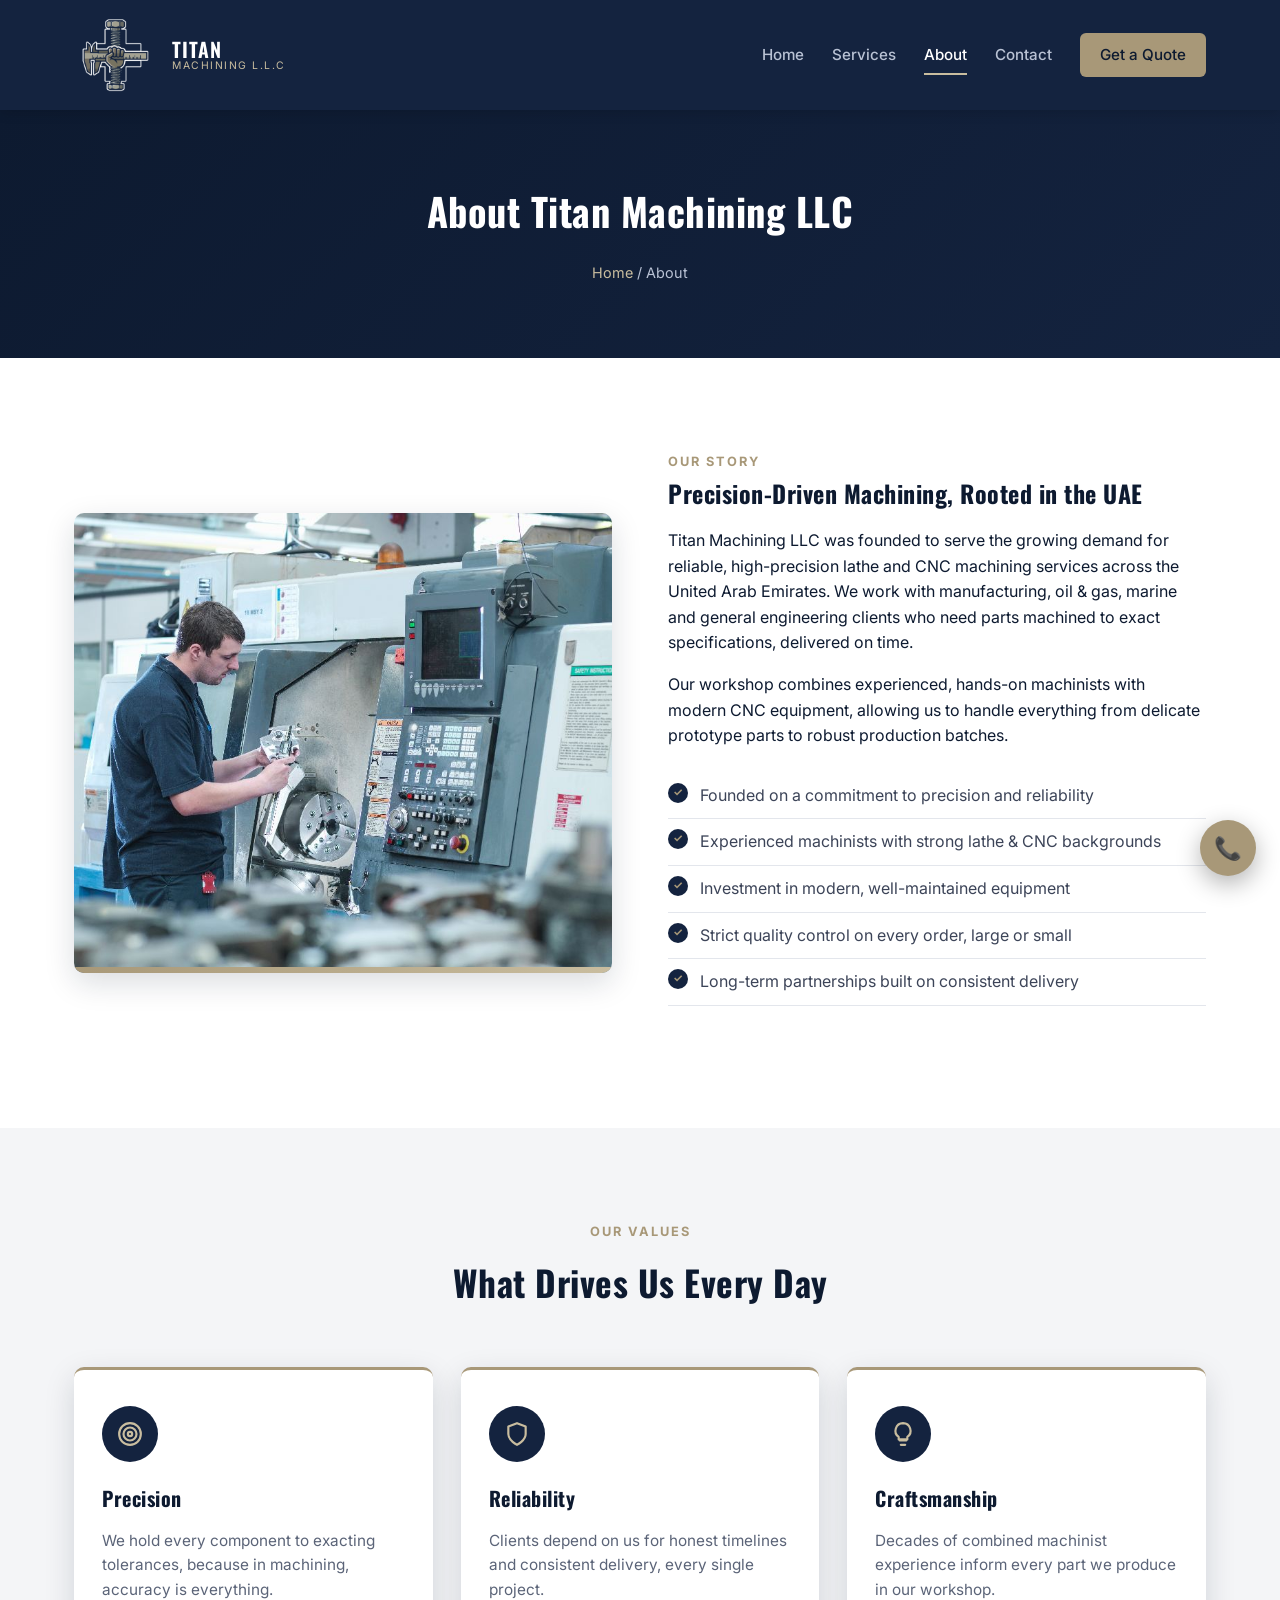
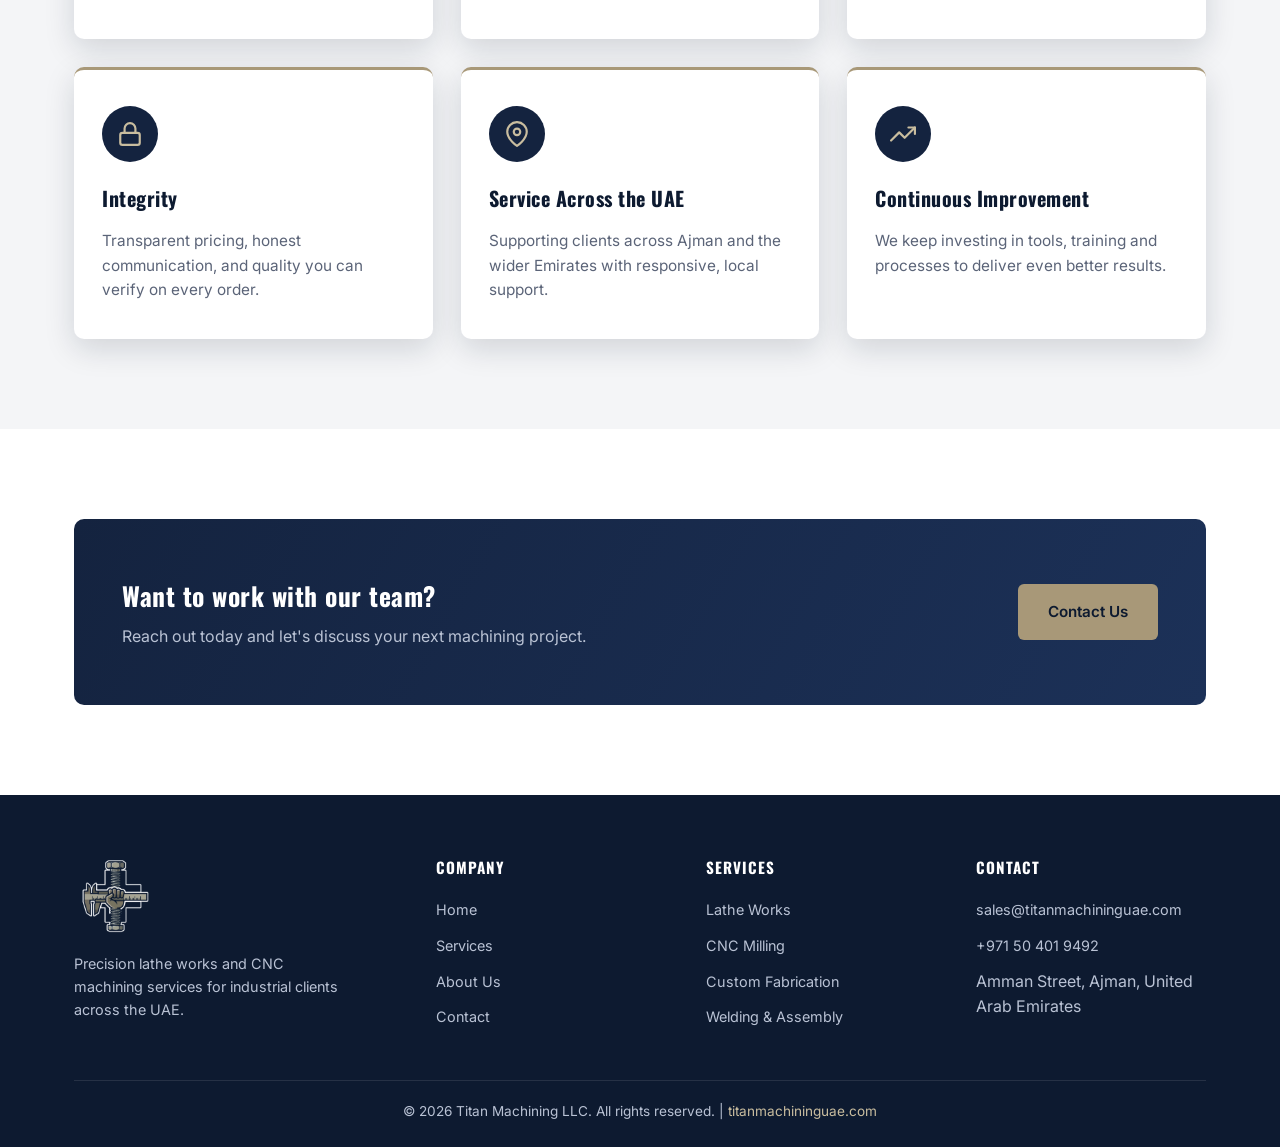
==== about/index.html @ d65b02f5 "Optimize images, fix LCP/CLS issues, expand content, implement clean URLs with redirects" ====
<!DOCTYPE html>
<html lang="en">
<head>
<meta charset="UTF-8">
<meta name="viewport" content="width=device-width, initial-scale=1.0">
<title>About Us | Titan Machining LLC | Precision Machining UAE</title>
<meta name="description" content="Learn about Titan Machining LLC, a UAE-based precision lathe and CNC machining company committed to quality, reliability and engineering excellence.">
<meta name="keywords" content="about Titan Machining, machining company UAE, lathe workshop Ajman">
<meta name="robots" content="index, follow">
<link rel="canonical" href="https://titanmachininguae.com/about/">

<meta property="og:type" content="website">
<meta property="og:title" content="About Titan Machining LLC">
<meta property="og:description" content="A UAE-based precision lathe and CNC machining company committed to quality and reliability.">
<meta property="og:url" content="https://titanmachininguae.com/about/">
<meta property="og:image" content="https://titanmachininguae.com/images/logo.jpg">

<link rel="icon" href="../images/logo-icon-transparent.png" type="image/png">
<link rel="preconnect" href="https://fonts.googleapis.com">
<link rel="preconnect" href="https://fonts.gstatic.com" crossorigin>
<link href="https://fonts.googleapis.com/css2?family=Oswald:wght@500;600;700&family=Inter:wght@400;500;600;700&display=swap" rel="stylesheet">
<link rel="stylesheet" href="../css/style.css">
</head>
<body>

<header class="site-header">
  <div class="navbar">
    <a href="../" class="brand">
      <img src="../images/logo-icon-transparent.png" alt="Titan Machining LLC logo" width="250" height="237">
      <span class="brand-text">
        <span class="name">TITAN</span>
        <span class="tagline">Machining L.L.C</span>
      </span>
    </a>
    <nav class="nav-links" id="navLinks">
      <a href="../">Home</a>
      <a href="../services/">Services</a>
      <a href="../about/" class="active">About</a>
      <a href="../contact/">Contact</a>
      <a href="../contact/" class="nav-cta">Get a Quote</a>
    </nav>
    <button class="nav-toggle" id="navToggle" aria-label="Toggle menu">&#9776;</button>
  </div>
</header>

<section class="page-hero">
  <div class="container">
    <h1>About Titan Machining LLC</h1>
    <p class="crumb"><a href="../">Home</a> / About</p>
  </div>
</section>

<section class="section-white">
  <div class="container about-grid">
    <div class="about-image">
      <img src="../images/about-worker.jpg" alt="Titan Machining LLC machinist inspecting precision parts on a CNC lathe" width="1200" height="669" loading="lazy">
    </div>
    <div>
      <span class="eyebrow">Our Story</span>
      <h2>Precision-Driven Machining, Rooted in the UAE</h2>
      <p>Titan Machining LLC was founded to serve the growing demand for reliable, high-precision lathe and CNC machining services across the United Arab Emirates. We work with manufacturing, oil &amp; gas, marine and general engineering clients who need parts machined to exact specifications, delivered on time.</p>
      <p>Our workshop combines experienced, hands-on machinists with modern CNC equipment, allowing us to handle everything from delicate prototype parts to robust production batches.</p>
      <ul class="about-list">
        <li>Founded on a commitment to precision and reliability</li>
        <li>Experienced machinists with strong lathe &amp; CNC backgrounds</li>
        <li>Investment in modern, well-maintained equipment</li>
        <li>Strict quality control on every order, large or small</li>
        <li>Long-term partnerships built on consistent delivery</li>
      </ul>
    </div>
  </div>
</section>

<section class="section-light">
  <div class="container">
    <div class="section-head">
      <span class="eyebrow">Our Values</span>
      <h2>What Drives Us Every Day</h2>
    </div>
    <div class="services-grid">
      <div class="service-card">
        <div class="icon"><svg viewBox="0 0 24 24" fill="none" stroke="currentColor" stroke-width="2" stroke-linecap="round" stroke-linejoin="round" class="icon-svg"><circle cx="12" cy="12" r="10"></circle><circle cx="12" cy="12" r="6"></circle><circle cx="12" cy="12" r="2"></circle></svg></div>
        <h3>Precision</h3>
        <p>We hold every component to exacting tolerances, because in machining, accuracy is everything.</p>
      </div>
      <div class="service-card">
        <div class="icon"><svg viewBox="0 0 24 24" fill="none" stroke="currentColor" stroke-width="2" stroke-linecap="round" stroke-linejoin="round" class="icon-svg"><path d="M12 22s8-4 8-10V5l-8-3-8 3v7c0 6 8 10 8 10z"></path></svg></div>
        <h3>Reliability</h3>
        <p>Clients depend on us for honest timelines and consistent delivery, every single project.</p>
      </div>
      <div class="service-card">
        <div class="icon"><svg viewBox="0 0 24 24" fill="none" stroke="currentColor" stroke-width="2" stroke-linecap="round" stroke-linejoin="round" class="icon-svg"><path d="M9 18h6"></path><path d="M10 22h4"></path><path d="M12 2a7 7 0 0 0-4 12.7V17h8v-2.3A7 7 0 0 0 12 2z" stroke-linejoin="round"></path></svg></div>
        <h3>Craftsmanship</h3>
        <p>Decades of combined machinist experience inform every part we produce in our workshop.</p>
      </div>
      <div class="service-card">
        <div class="icon"><svg viewBox="0 0 24 24" fill="none" stroke="currentColor" stroke-width="2" stroke-linecap="round" stroke-linejoin="round" class="icon-svg"><rect x="3" y="11" width="18" height="11" rx="2" ry="2"></rect><path d="M7 11V7a5 5 0 0 1 10 0v4"></path></svg></div>
        <h3>Integrity</h3>
        <p>Transparent pricing, honest communication, and quality you can verify on every order.</p>
      </div>
      <div class="service-card">
        <div class="icon"><svg viewBox="0 0 24 24" fill="none" stroke="currentColor" stroke-width="2" stroke-linecap="round" stroke-linejoin="round" class="icon-svg"><path d="M21 10c0 7-9 13-9 13s-9-6-9-13a9 9 0 1 1 18 0z"></path><circle cx="12" cy="10" r="3"></circle></svg></div>
        <h3>Service Across the UAE</h3>
        <p>Supporting clients across Ajman and the wider Emirates with responsive, local support.</p>
      </div>
      <div class="service-card">
        <div class="icon"><svg viewBox="0 0 24 24" fill="none" stroke="currentColor" stroke-width="2" stroke-linecap="round" stroke-linejoin="round" class="icon-svg"><polyline points="23 6 13.5 15.5 8.5 10.5 1 18"></polyline><polyline points="17 6 23 6 23 12"></polyline></svg></div>
        <h3>Continuous Improvement</h3>
        <p>We keep investing in tools, training and processes to deliver even better results.</p>
      </div>
    </div>
  </div>
</section>

<section class="section-white">
  <div class="container">
    <div class="cta-banner">
      <div>
        <h3>Want to work with our team?</h3>
        <p>Reach out today and let's discuss your next machining project.</p>
      </div>
      <a href="../contact/" class="btn btn-primary">Contact Us</a>
    </div>
  </div>
</section>

<footer class="site-footer">
  <div class="container">
    <div class="footer-grid">
      <div class="footer-brand">
        <img src="../images/logo-icon-transparent.png" alt="Titan Machining LLC logo" width="250" height="237">
        <p>Precision lathe works and CNC machining services for industrial clients across the UAE.</p>
      </div>
      <div class="footer-col">
        <h4>Company</h4>
        <ul>
          <li><a href="../">Home</a></li>
          <li><a href="../services/">Services</a></li>
          <li><a href="../about/">About Us</a></li>
          <li><a href="../contact/">Contact</a></li>
        </ul>
      </div>
      <div class="footer-col">
        <h4>Services</h4>
        <ul>
          <li><a href="../services/">Lathe Works</a></li>
          <li><a href="../services/">CNC Milling</a></li>
          <li><a href="../services/">Custom Fabrication</a></li>
          <li><a href="../services/">Welding &amp; Assembly</a></li>
        </ul>
      </div>
      <div class="footer-col">
        <h4>Contact</h4>
        <ul>
          <li><a href="#" class="email-link" data-user="sales" data-domain="titanmachininguae.com">Email Us</a></li>
          <li><a href="tel:+971504019492">+971 50 401 9492</a></li>
          <li><address>Amman Street, Ajman, United Arab Emirates</address></li>
        </ul>
      </div>
    </div>
    <div class="footer-bottom">
      &copy; <span id="year"></span> Titan Machining LLC. All rights reserved. | <a href="https://titanmachininguae.com">titanmachininguae.com</a>
    </div>
  </div>
</footer>

<a href="tel:+971504019492" class="float-cta" aria-label="Call Titan Machining">&#128222;</a>

<script src="../js/main.js"></script>
</body>
</html>
---- css/style.css ----
/* ===== Titan Machining LLC — Stylesheet ===== */

:root {
  --navy: #14233f;
  --navy-dark: #0d1a30;
  --navy-light: #1c3158;
  --bronze: #a89878;
  --bronze-light: #c9bd9f;
  --white: #ffffff;
  --off-white: #f4f5f7;
  --text-muted: #b9c2d4;
  --max-width: 1180px;
  --radius: 10px;
  --shadow: 0 10px 30px rgba(13, 26, 48, 0.15);
  --transition: 0.25s ease;
}

* { box-sizing: border-box; }
html { scroll-behavior: smooth; }

body {
  margin: 0;
  font-family: 'Inter', -apple-system, BlinkMacSystemFont, 'Segoe UI', Roboto, Helvetica, Arial, sans-serif;
  color: var(--navy-dark);
  background: var(--off-white);
  line-height: 1.6;
}

h1, h2, h3, h4 {
  font-family: 'Oswald', 'Inter', sans-serif;
  letter-spacing: 0.5px;
  margin: 0 0 0.5em;
  color: var(--navy-dark);
}

a { color: inherit; text-decoration: none; }
img { max-width: 100%; display: block; }

.container {
  width: 100%;
  max-width: var(--max-width);
  margin: 0 auto;
  padding: 0 24px;
}

/* ===== Header ===== */
.site-header {
  position: sticky;
  top: 0;
  z-index: 1000;
  background: var(--navy);
  box-shadow: 0 2px 12px rgba(0,0,0,0.15);
}

.navbar {
  display: flex;
  align-items: center;
  justify-content: space-between;
  padding: 14px 24px;
  max-width: var(--max-width);
  margin: 0 auto;
}

.brand {
  display: flex;
  align-items: center;
  gap: 12px;
}

.brand img {
  height: 82px;
  width: auto;
}

.brand-text {
  display: flex;
  flex-direction: column;
  line-height: 1.1;
}

.brand-text .name {
  color: var(--white);
  font-family: 'Oswald', sans-serif;
  font-size: 1.25rem;
  font-weight: 600;
  letter-spacing: 1px;
}

.brand-text .tagline {
  color: var(--bronze-light);
  font-size: 0.65rem;
  letter-spacing: 1.5px;
  text-transform: uppercase;
}

.nav-links {
  display: flex;
  align-items: center;
  gap: 28px;
}

.nav-links a {
  color: var(--text-muted);
  font-weight: 500;
  font-size: 0.95rem;
  transition: color var(--transition);
  position: relative;
}

.nav-links a:hover,
.nav-links a.active {
  color: var(--white);
}

.nav-links a.active::after {
  content: "";
  position: absolute;
  left: 0; bottom: -8px;
  width: 100%; height: 2px;
  background: var(--bronze-light);
}

.nav-cta {
  background: var(--bronze);
  color: var(--navy-dark) !important;
  padding: 10px 20px;
  border-radius: 6px;
  font-weight: 600;
  transition: background var(--transition), transform var(--transition);
}

.nav-cta:hover {
  background: var(--bronze-light);
  transform: translateY(-1px);
}

.nav-toggle {
  display: none;
  background: none;
  border: none;
  color: var(--white);
  font-size: 1.6rem;
  cursor: pointer;
}

/* ===== Hero ===== */
.hero {
  background: linear-gradient(135deg, var(--navy-dark) 0%, var(--navy) 60%, var(--navy-light) 100%);
  color: var(--white);
  padding: 110px 0 90px;
  position: relative;
  overflow: hidden;
}

.hero::after {
  content: "";
  position: absolute;
  right: -120px; top: -120px;
  width: 420px; height: 420px;
  border: 2px solid rgba(201, 189, 159, 0.12);
  border-radius: 50%;
}

.hero-inner {
  display: grid;
  grid-template-columns: 1.1fr 0.9fr;
  gap: 48px;
  align-items: center;
  position: relative;
  z-index: 2;
}

.hero-eyebrow {
  display: inline-block;
  color: var(--bronze-light);
  text-transform: uppercase;
  font-size: 0.8rem;
  letter-spacing: 2px;
  font-weight: 600;
  margin-bottom: 16px;
}

.hero h1 {
  color: var(--white);
  font-size: 3rem;
  line-height: 1.15;
  margin-bottom: 20px;
}

.hero h1 span { color: var(--bronze-light); }

.hero p.lead {
  color: var(--text-muted);
  font-size: 1.1rem;
  max-width: 540px;
  margin-bottom: 32px;
}

.btn-group { display: flex; gap: 16px; flex-wrap: wrap; }

.btn {
  display: inline-block;
  padding: 14px 28px;
  border-radius: 6px;
  font-weight: 600;
  font-size: 0.95rem;
  transition: all var(--transition);
  border: 2px solid transparent;
}

.btn-primary {
  background: var(--bronze);
  color: var(--navy-dark);
}
.btn-primary:hover { background: var(--bronze-light); transform: translateY(-2px); }

.btn-outline {
  border-color: rgba(255,255,255,0.4);
  color: var(--white);
}
.btn-outline:hover { border-color: var(--bronze-light); color: var(--bronze-light); }

.hero-visual {
  display: flex;
  justify-content: center;
  align-items: center;
}

.hero-visual img {
  max-width: 320px;
  filter: drop-shadow(0 20px 40px rgba(0,0,0,0.4));
}

.hero-photo-frame {
  position: relative;
  width: 100%;
  max-width: 460px;
  border-radius: var(--radius);
  overflow: hidden;
  box-shadow: 0 25px 60px rgba(0,0,0,0.45);
  border: 1px solid rgba(201, 189, 159, 0.25);
}

.hero-photo-frame::before {
  content: "";
  position: absolute;
  top: 14px; left: 14px;
  width: calc(100% - 14px);
  height: calc(100% - 14px);
  border: 2px solid var(--bronze-light);
  border-radius: var(--radius);
  z-index: 2;
  pointer-events: none;
  opacity: 0.7;
}

.hero-photo-frame img {
  width: 100%;
  height: 360px;
  object-fit: cover;
  display: block;
  transform: scale(1.02);
  transition: transform 0.4s ease;
}

.hero-photo-frame:hover img {
  transform: scale(1.06);
}

.hero-stats {
  display: flex;
  gap: 40px;
  margin-top: 48px;
  flex-wrap: wrap;
}

.hero-stats .stat strong {
  display: block;
  font-size: 2rem;
  color: var(--bronze-light);
  font-family: 'Oswald', sans-serif;
}

.hero-stats .stat span {
  color: var(--text-muted);
  font-size: 0.85rem;
  text-transform: uppercase;
  letter-spacing: 1px;
}

/* ===== Sections ===== */
section { padding: 90px 0; }
.section-light { background: var(--off-white); }
.section-dark { background: var(--navy-dark); color: var(--white); }
.section-white { background: var(--white); }

.error-hero { padding: 130px 0; }
.error-hero .container { text-align: center; }
.error-hero h1 { font-size: 2.6rem; }
.error-hero .lead { margin: 0 auto 32px; }
.error-hero .btn-group { justify-content: center; }

.section-head {
  text-align: center;
  max-width: 720px;
  margin: 0 auto 56px;
}

.eyebrow {
  color: var(--bronze);
  text-transform: uppercase;
  font-size: 0.8rem;
  font-weight: 700;
  letter-spacing: 2px;
}

.section-head .eyebrow {
  margin-bottom: 12px;
  display: inline-block;
}

.section-head h2 {
  font-size: 2.2rem;
}

.section-head p {
  color: #5b6478;
  font-size: 1.05rem;
}

.section-dark .section-head p { color: var(--text-muted); }

/* ===== Services grid ===== */
.services-grid {
  display: grid;
  grid-template-columns: repeat(3, 1fr);
  gap: 28px;
}

.service-card {
  background: var(--white);
  border-radius: var(--radius);
  padding: 36px 28px;
  box-shadow: var(--shadow);
  border-top: 3px solid var(--bronze);
  transition: transform var(--transition), box-shadow var(--transition);
}

.service-card:hover {
  transform: translateY(-6px);
  box-shadow: 0 18px 40px rgba(13,26,48,0.2);
}

.service-card .icon {
  width: 56px; height: 56px;
  border-radius: 50%;
  background: var(--navy);
  color: var(--bronze-light);
  display: flex; align-items: center; justify-content: center;
  font-size: 1.5rem;
  margin-bottom: 20px;
}

.icon-svg {
  width: 26px;
  height: 26px;
  flex-shrink: 0;
}

.feature-item .icon-svg,
.service-card .icon-svg {
  width: 26px;
  height: 26px;
}

.contact-detail .icon-svg {
  width: 20px;
  height: 20px;
}

.service-card h3 { font-size: 1.25rem; margin-bottom: 10px; }
.service-card p { color: #5b6478; font-size: 0.96rem; margin-bottom: 0;}

/* ===== About ===== */
.about-grid {
  display: grid;
  grid-template-columns: 1fr 1fr;
  gap: 56px;
  align-items: center;
}

.about-image {
  position: relative;
  border-radius: var(--radius);
  overflow: hidden;
  box-shadow: var(--shadow);
}

.about-image::after {
  content: "";
  position: absolute;
  bottom: 0; left: 0;
  width: 100%; height: 6px;
  background: linear-gradient(90deg, var(--bronze), var(--bronze-light));
}

.about-image img {
  width: 100%;
  height: 460px;
  object-fit: cover;
  display: block;
}

.about-list {
  list-style: none;
  padding: 0;
  margin: 24px 0 32px;
}

.about-list li {
  padding: 10px 0 10px 32px;
  position: relative;
  color: #3c4458;
  border-bottom: 1px solid #e3e6ec;
}

.about-list li::before {
  content: "\2713";
  position: absolute;
  left: 0; top: 10px;
  color: var(--bronze);
  font-weight: 700;
  background: var(--navy);
  width: 20px; height: 20px;
  border-radius: 50%;
  display: flex; align-items: center; justify-content: center;
  font-size: 0.7rem;
}

/* ===== Why choose us strip ===== */
.feature-strip {
  display: grid;
  grid-template-columns: repeat(4, 1fr);
  gap: 24px;
}

.feature-item {
  text-align: center;
  padding: 28px 16px;
}

.feature-item .num {
  font-family: 'Oswald', sans-serif;
  font-size: 2.4rem;
  color: var(--bronze-light);
  margin-bottom: 8px;
}

.feature-item h4 { color: var(--white); font-size: 1rem; margin-bottom: 6px;}
.feature-item p { color: var(--text-muted); font-size: 0.88rem; margin: 0;}

/* ===== Industries ===== */
.industries-grid {
  display: grid;
  grid-template-columns: repeat(4, 1fr);
  gap: 20px;
}

.industry-card {
  background: var(--white);
  border-radius: var(--radius);
  padding: 24px 18px;
  text-align: center;
  box-shadow: 0 4px 16px rgba(13,26,48,0.08);
  font-weight: 600;
  color: var(--navy-dark);
  font-size: 0.95rem;
}

/* ===== CTA banner ===== */
.cta-banner {
  background: linear-gradient(120deg, var(--navy) 0%, var(--navy-light) 100%);
  color: var(--white);
  border-radius: var(--radius);
  padding: 56px 48px;
  display: flex;
  align-items: center;
  justify-content: space-between;
  gap: 32px;
  flex-wrap: wrap;
}

.cta-banner h3 { color: var(--white); font-size: 1.6rem; margin-bottom: 8px; }
.cta-banner p { color: var(--text-muted); margin: 0; }

/* ===== Contact ===== */
.contact-grid {
  display: grid;
  grid-template-columns: 0.9fr 1.1fr;
  gap: 48px;
}

.contact-info-card {
  background: var(--navy-dark);
  color: var(--white);
  border-radius: var(--radius);
  padding: 40px 32px;
}

.contact-info-card h3 { color: var(--white); }
.contact-info-card .subtitle { color: var(--text-muted); margin-bottom: 28px; }

.contact-detail {
  display: flex;
  gap: 16px;
  margin-bottom: 24px;
  align-items: flex-start;
}

.contact-detail .icon {
  width: 42px; height: 42px;
  background: var(--bronze);
  color: var(--navy-dark);
  border-radius: 50%;
  display: flex; align-items: center; justify-content: center;
  flex-shrink: 0;
  font-size: 1.1rem;
}

.contact-detail h4 { color: var(--bronze-light); font-size: 0.9rem; margin-bottom: 4px; text-transform: uppercase; letter-spacing: 1px;}
.contact-detail p, .contact-detail a { color: var(--text-muted); margin: 0; }
.contact-detail a:hover { color: var(--white); }

.contact-form {
  background: var(--white);
  border-radius: var(--radius);
  padding: 40px;
  box-shadow: var(--shadow);
}

.contact-form .subtitle { color: #5b6478; margin-bottom: 24px; }
.contact-form .btn-submit { width: 100%; border: none; cursor: pointer; }

.form-row { display: grid; grid-template-columns: 1fr 1fr; gap: 18px; }

.form-group { margin-bottom: 20px; }

.form-group label {
  display: block;
  font-size: 0.85rem;
  font-weight: 600;
  margin-bottom: 6px;
  color: var(--navy-dark);
}

.form-group input,
.form-group select,
.form-group textarea {
  width: 100%;
  padding: 12px 14px;
  border: 1px solid #d7dae2;
  border-radius: 6px;
  font-size: 0.95rem;
  font-family: inherit;
  transition: border-color var(--transition);
}

.form-group input:focus,
.form-group select:focus,
.form-group textarea:focus {
  outline: none;
  border-color: var(--bronze);
}

.map-embed {
  border-radius: var(--radius);
  overflow: hidden;
  margin-top: 32px;
  box-shadow: var(--shadow);
}
.map-embed iframe { width: 100%; height: 320px; border: 0; }

/* ===== Footer ===== */
.site-footer {
  background: var(--navy-dark);
  color: var(--text-muted);
  padding: 60px 0 24px;
}

.footer-grid {
  display: grid;
  grid-template-columns: 1.4fr 1fr 1fr 1fr;
  gap: 40px;
  margin-bottom: 40px;
}

.footer-brand img { height: 82px; width: auto; margin-bottom: 14px; }
.footer-brand p { font-size: 0.9rem; max-width: 280px; }

.footer-col h4 {
  color: var(--white);
  font-size: 0.95rem;
  text-transform: uppercase;
  letter-spacing: 1px;
  margin-bottom: 18px;
}

.footer-col ul { list-style: none; padding: 0; margin: 0; }
.footer-col ul li { margin-bottom: 10px; }
.footer-col a { font-size: 0.9rem; transition: color var(--transition); }
.footer-col a:hover { color: var(--bronze-light); }

address {
  font-style: normal;
  font-size: inherit;
  color: inherit;
}

.footer-bottom {
  border-top: 1px solid rgba(255,255,255,0.1);
  padding-top: 20px;
  text-align: center;
  font-size: 0.85rem;
}

.footer-bottom a { color: var(--bronze-light); }

/* ===== Breadcrumb / page hero (sub pages) ===== */
.page-hero {
  background: linear-gradient(135deg, var(--navy-dark) 0%, var(--navy) 100%);
  color: var(--white);
  padding: 70px 0 60px;
  text-align: center;
}
.page-hero h1 { color: var(--white); font-size: 2.4rem; }
.page-hero .crumb { color: var(--text-muted); font-size: 0.9rem; }
.page-hero .crumb a { color: var(--bronze-light); }

/* ===== Floating WhatsApp/call button ===== */
.float-cta {
  position: fixed;
  bottom: 24px; right: 24px;
  background: var(--bronze);
  color: var(--navy-dark);
  width: 56px; height: 56px;
  border-radius: 50%;
  display: flex; align-items: center; justify-content: center;
  font-size: 1.4rem;
  box-shadow: 0 8px 24px rgba(0,0,0,0.3);
  z-index: 999;
  transition: transform var(--transition);
}
.float-cta:hover { transform: scale(1.1); }

/* ===== Responsive ===== */
@media (max-width: 980px) {
  .hero-inner { grid-template-columns: 1fr; text-align: center; }
  .hero p.lead { margin: 0 auto 32px; }
  .btn-group { justify-content: center; }
  .hero-stats { justify-content: center; }
  .hero-visual { order: -1; }
  .services-grid { grid-template-columns: repeat(2, 1fr); }
  .about-grid { grid-template-columns: 1fr; }
  .feature-strip { grid-template-columns: repeat(2, 1fr); }
  .industries-grid { grid-template-columns: repeat(2, 1fr); }
  .contact-grid { grid-template-columns: 1fr; }
  .footer-grid { grid-template-columns: 1fr 1fr; }
}

@media (max-width: 720px) {
  .nav-links {
    position: absolute; top: 100%; left: 0; right: 0;
    background: var(--navy);
    flex-direction: column;
    padding: 20px 24px;
    gap: 18px;
    display: none;
    box-shadow: 0 12px 24px rgba(0,0,0,0.2);
  }
  .nav-links.open { display: flex; }
  .nav-toggle { display: block; }
  .hero h1 { font-size: 2.2rem; }
  .services-grid { grid-template-columns: 1fr; }
  .feature-strip { grid-template-columns: 1fr; }
  .industries-grid { grid-template-columns: 1fr; }
  .footer-grid { grid-template-columns: 1fr; gap: 28px; }
  .form-row { grid-template-columns: 1fr; }
  .cta-banner { flex-direction: column; text-align: center; }
}
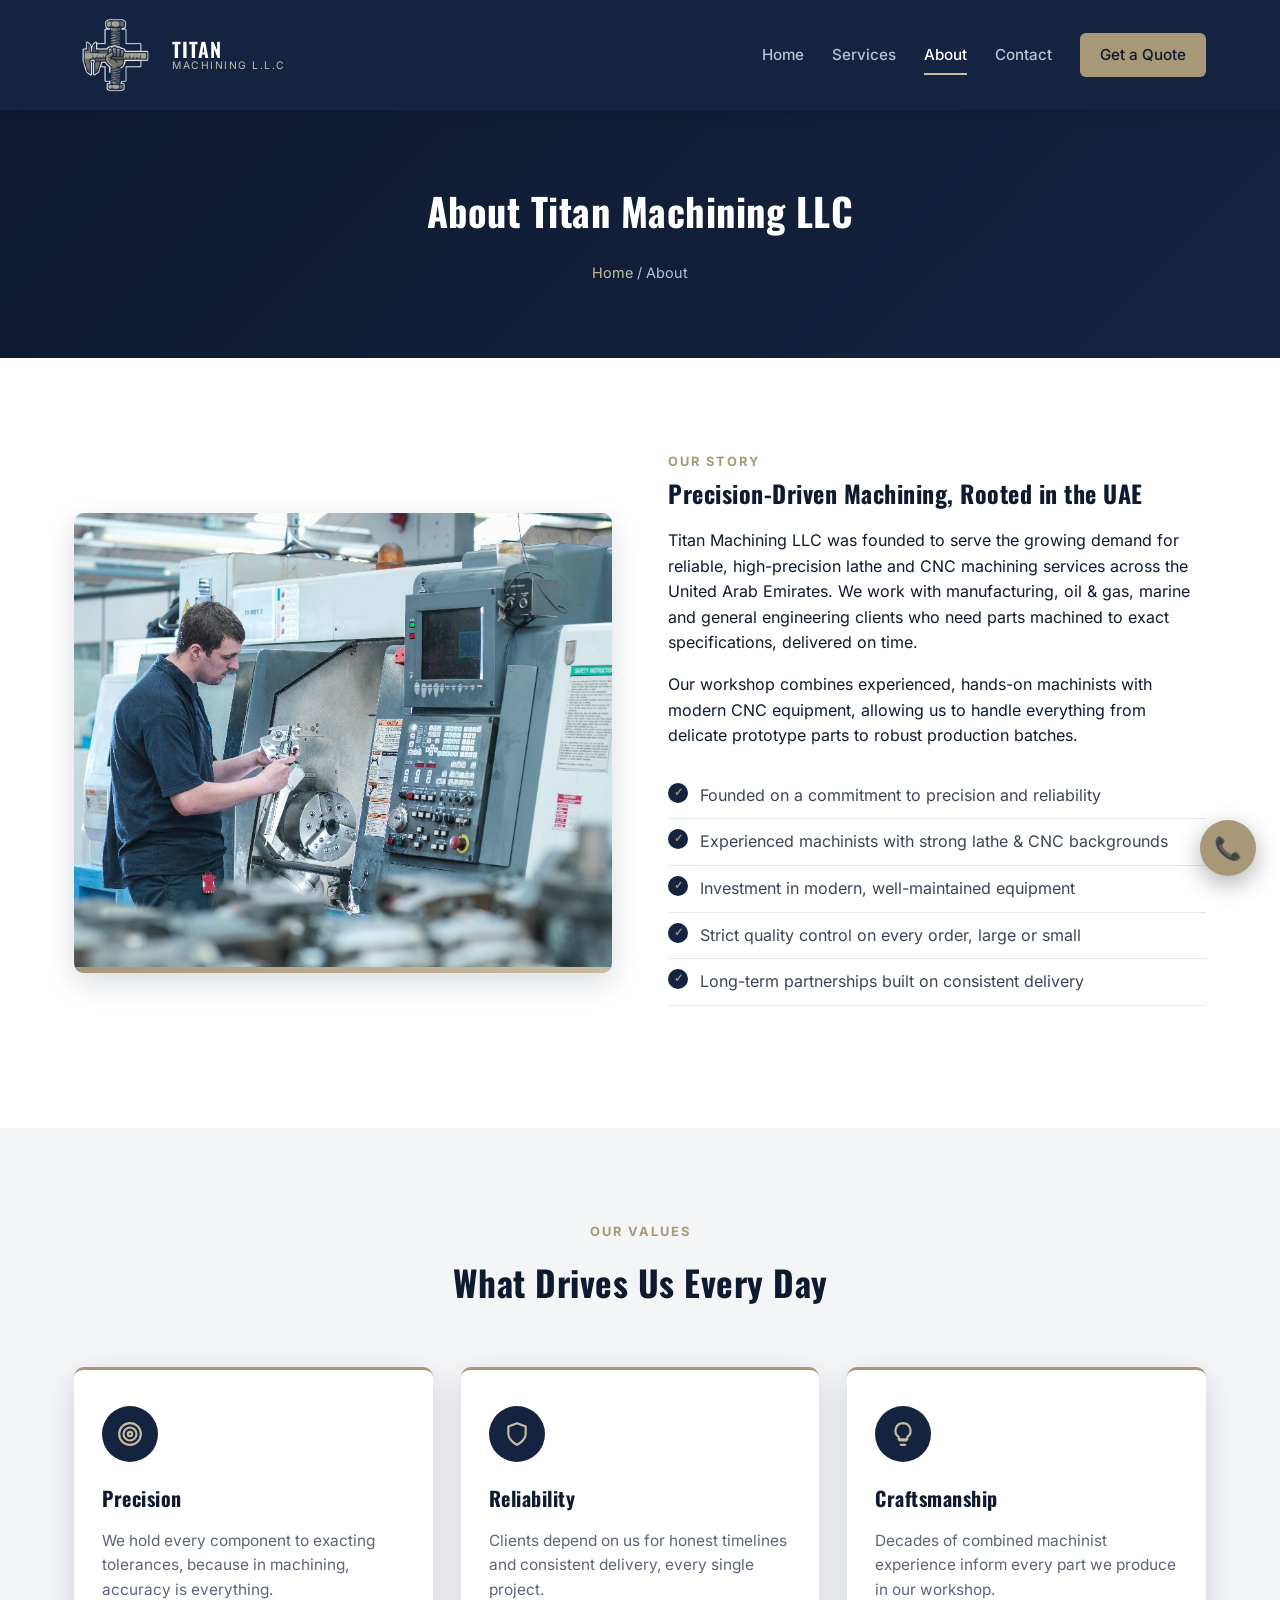
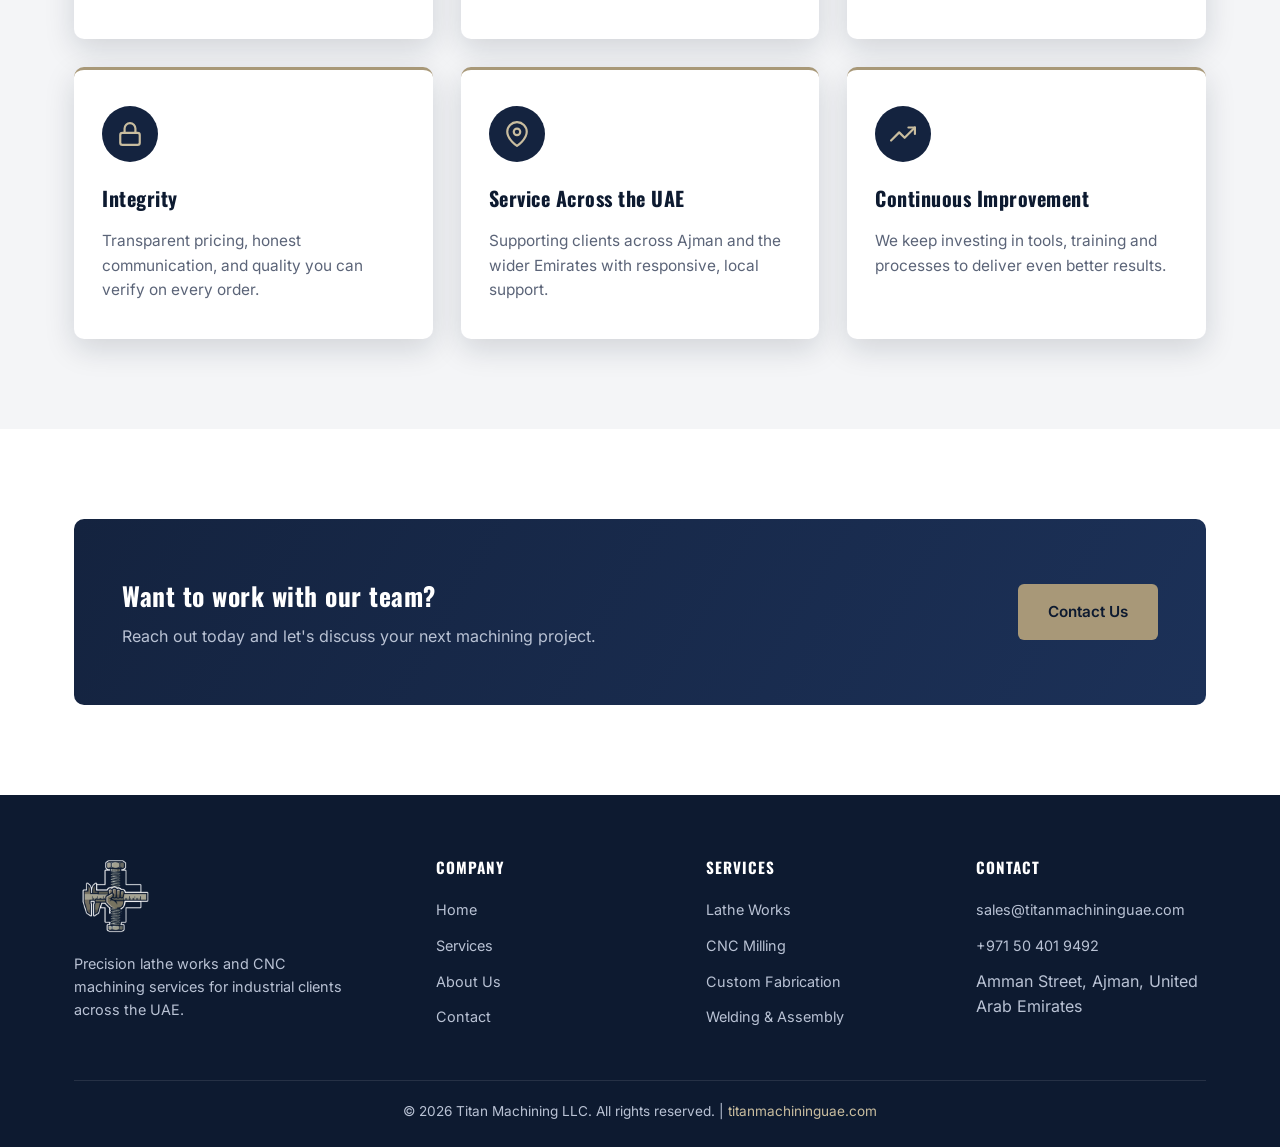
==== commit 36e85b4b: "Self-host fonts to eliminate external Google Fonts round-trips and speed up mobile load" ====
--- a/about/index.html
+++ b/about/index.html
@@ -16,9 +16,6 @@
 <meta property="og:image" content="https://titanmachininguae.com/images/logo.jpg">
 
 <link rel="icon" href="../images/logo-icon-transparent.png" type="image/png">
-<link rel="preconnect" href="https://fonts.googleapis.com">
-<link rel="preconnect" href="https://fonts.gstatic.com" crossorigin>
-<link href="https://fonts.googleapis.com/css2?family=Oswald:wght@500;600;700&family=Inter:wght@400;500;600;700&display=swap" rel="stylesheet">
 <link rel="stylesheet" href="../css/style.css">
 </head>
 <body>
--- a/css/style.css
+++ b/css/style.css
@@ -1,4 +1,22 @@
 /* ===== Titan Machining LLC — Stylesheet ===== */
+
+@font-face {
+  font-family: 'Inter';
+  font-style: normal;
+  font-weight: 400 700;
+  font-display: swap;
+  src: url('../fonts/inter-latin.woff2') format('woff2');
+  unicode-range: U+0000-00FF, U+0131, U+0152-0153, U+02BB-02BC, U+02C6, U+02DA, U+02DC, U+0304, U+0308, U+0329, U+2000-206F, U+20AC, U+2122, U+2191, U+2193, U+2212, U+2215, U+FEFF, U+FFFD;
+}
+
+@font-face {
+  font-family: 'Oswald';
+  font-style: normal;
+  font-weight: 500 700;
+  font-display: swap;
+  src: url('../fonts/oswald-latin.woff2') format('woff2');
+  unicode-range: U+0000-00FF, U+0131, U+0152-0153, U+02BB-02BC, U+02C6, U+02DA, U+02DC, U+0304, U+0308, U+0329, U+2000-206F, U+20AC, U+2122, U+2191, U+2193, U+2212, U+2215, U+FEFF, U+FFFD;
+}
 
 :root {
   --navy: #14233f;
